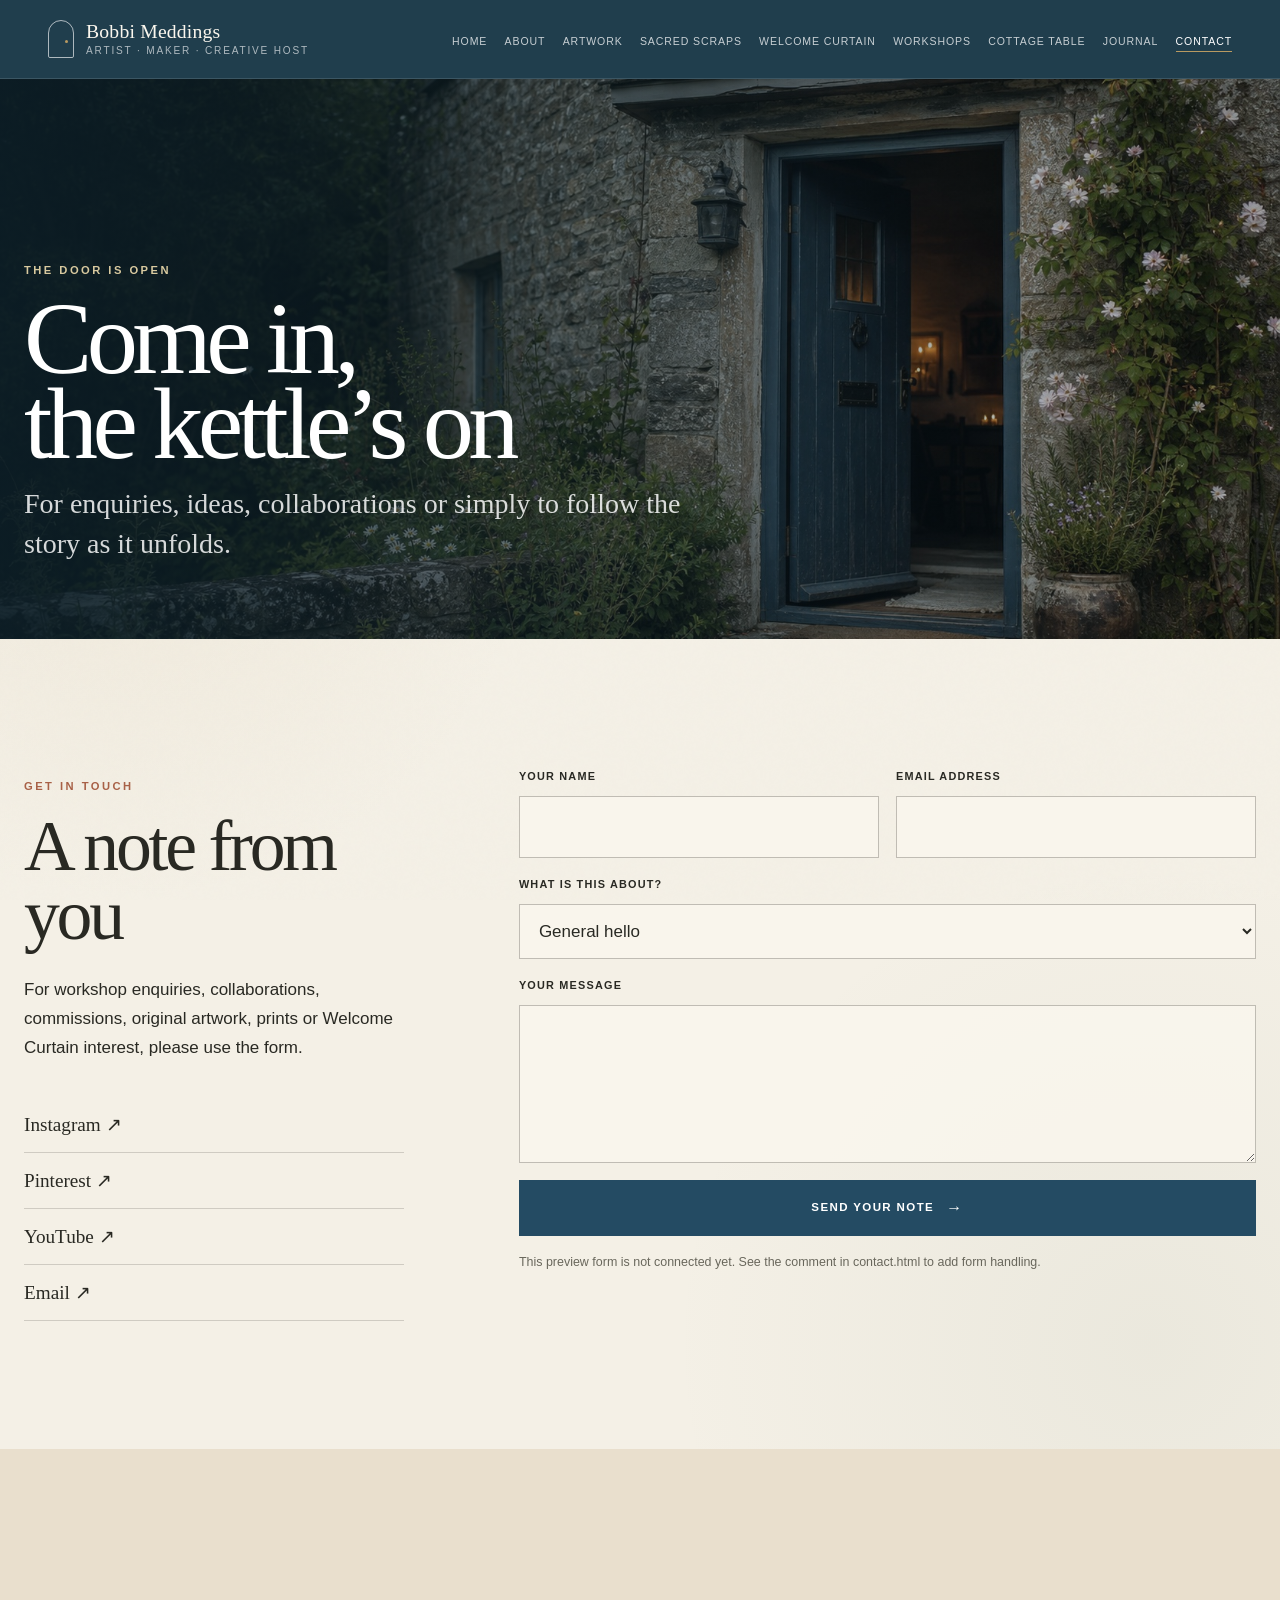
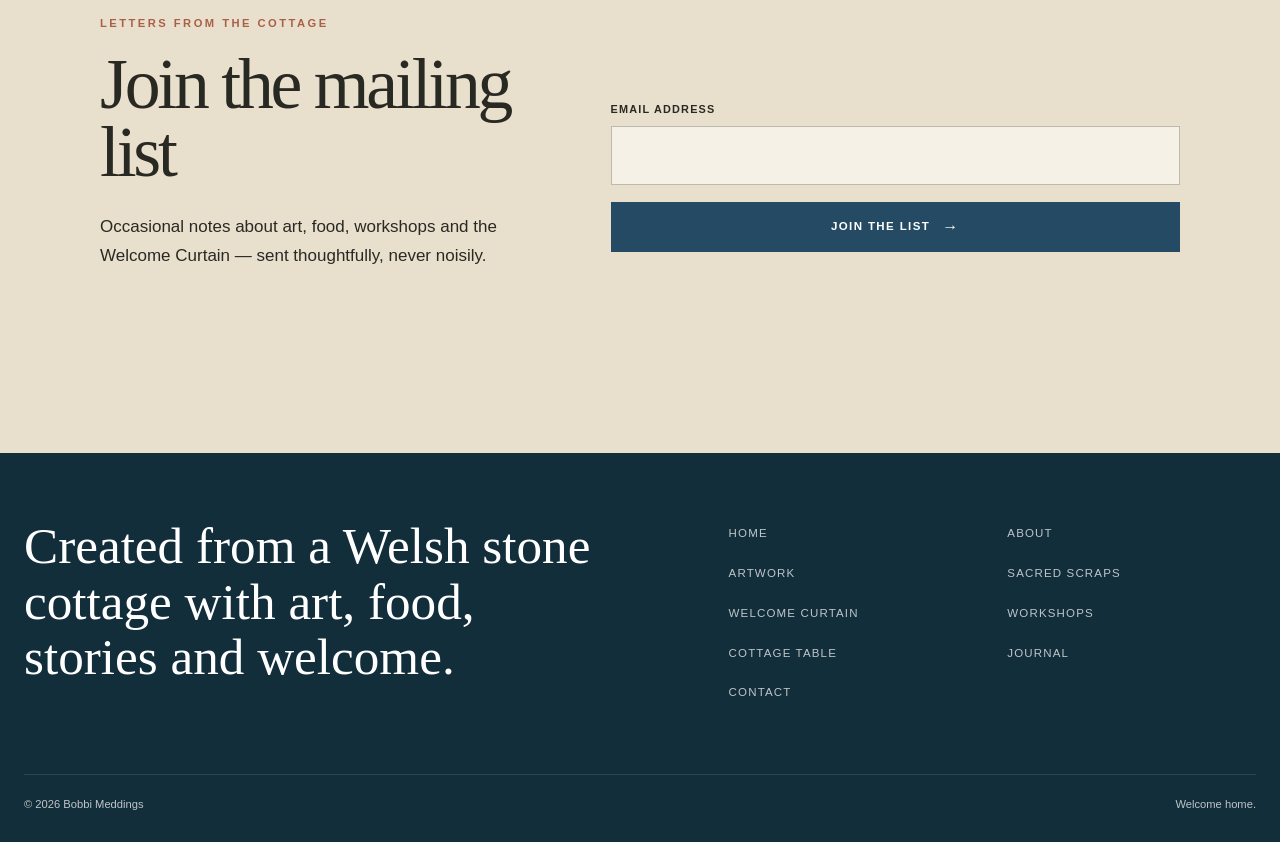
==== contact.html @ 055bf45f "bobbi meddings site: initial publish" ====
<!doctype html>
<html lang="en">
  <head>
    <meta charset="utf-8">
    <meta name="viewport" content="width=device-width, initial-scale=1">
    <title>Contact Bobbi | Bobbi Meddings</title>
    <meta name="description" content="Contact Bobbi Meddings about workshops, collaborations, commissions, the Welcome Curtain or news from the Welsh cottage.">
    <meta property="og:title" content="Come in, the kettle’s on | Bobbi Meddings">
    <meta property="og:description" content="Get in touch with Bobbi about art, workshops and creative collaborations.">
    <meta property="og:type" content="website">
    <meta property="og:image" content="assets/blue-door-welsh-cottage.jpg">
    <link rel="stylesheet" href="styles.css">
    <script src="script.js" defer></script>
  </head>
  <body>
    <a class="skip-link" href="#main">Skip to content</a>
    <header class="site-header"><div class="header-inner">
      <a class="brand" href="index.html" aria-label="Bobbi Meddings home"><span class="brand-mark" aria-hidden="true"></span><span class="brand-copy"><strong>Bobbi Meddings</strong><span>Artist · maker · creative host</span></span></a>
      <button class="menu-toggle" type="button" aria-expanded="false" aria-controls="site-nav" aria-label="Open navigation"><span></span></button>
      <nav class="site-nav" id="site-nav" aria-label="Primary navigation"><a href="index.html">Home</a><a href="about.html">About</a><a href="original-artwork.html">Artwork</a><a href="sacred-scraps.html">Sacred Scraps</a><a href="welcome-curtain.html">Welcome Curtain</a><a href="workshops.html">Workshops</a><a href="cottage-table.html">Cottage Table</a><a href="journal.html">Journal</a><a href="contact.html">Contact</a></nav>
    </div></header>
    <main id="main">
      <section class="page-hero" style="--hero-image: url('assets/blue-door-welsh-cottage.jpg');"><div class="page-hero-inner shell reveal"><p class="eyebrow light">The door is open</p><h1>Come in,<br>the kettle’s on</h1><p class="lead">For enquiries, ideas, collaborations or simply to follow the story as it unfolds.</p></div></section>
      <section class="section shell">
        <div class="contact-layout">
          <aside class="contact-details reveal"><p class="eyebrow">Get in touch</p><h2>A note from you</h2><p>For workshop enquiries, collaborations, commissions, original artwork, prints or Welcome Curtain interest, please use the form.</p>
            <ul>
              <!-- Replace # links with Bobbi's real profiles. -->
              <li><a href="#" aria-label="Bobbi Meddings on Instagram — link placeholder">Instagram ↗</a></li>
              <li><a href="#" aria-label="Bobbi Meddings on Pinterest — link placeholder">Pinterest ↗</a></li>
              <li><a href="#" aria-label="Bobbi Meddings on YouTube — link placeholder">YouTube ↗</a></li>
              <li><a href="mailto:hello@example.com">Email ↗</a></li>
            </ul>
          </aside>
          <!-- Replace data-placeholder-form with a Formspree, Netlify Forms or server endpoint integration. -->
          <form class="form reveal" data-placeholder-form>
            <div class="form-row"><div class="field"><label for="contact-name">Your name</label><input id="contact-name" name="name" type="text" autocomplete="name" required></div><div class="field"><label for="contact-email">Email address</label><input id="contact-email" name="email" type="email" autocomplete="email" required></div></div>
            <div class="field"><label for="contact-subject">What is this about?</label><select id="contact-subject" name="subject"><option>General hello</option><option>Original artwork</option><option>Print enquiry</option><option>Workshop or course</option><option>Welcome Curtain</option><option>Collaboration</option><option>Commission</option></select></div>
            <div class="field"><label for="contact-message">Your message</label><textarea id="contact-message" name="message" required></textarea></div>
            <button class="button" type="submit">Send your note</button>
            <p class="form-note">This preview form is not connected yet. See the comment in contact.html to add form handling.</p><p class="form-status" aria-live="polite"></p>
          </form>
        </div>
      </section>
      <section class="section compact philosophy"><div class="shell newsletter-panel reveal"><div><p class="eyebrow">Letters from the cottage</p><h2>Join the mailing list</h2><p>Occasional notes about art, food, workshops and the Welcome Curtain — sent thoughtfully, never noisily.</p></div>
        <!-- Replace this with your mailing-list service embed form. -->
        <form class="form" data-placeholder-form><div class="field"><label for="mailing-email">Email address</label><input id="mailing-email" name="email" type="email" autocomplete="email" required></div><button class="button" type="submit">Join the list</button><p class="form-status" aria-live="polite"></p></form>
      </div></section>
    </main>
    <footer class="site-footer"><div class="shell footer-main"><p class="footer-title">Created from a Welsh stone cottage with art, food, stories and welcome.</p><nav class="footer-nav" aria-label="Footer navigation"><a href="index.html">Home</a><a href="about.html">About</a><a href="original-artwork.html">Artwork</a><a href="sacred-scraps.html">Sacred Scraps</a><a href="welcome-curtain.html">Welcome Curtain</a><a href="workshops.html">Workshops</a><a href="cottage-table.html">Cottage Table</a><a href="journal.html">Journal</a><a href="contact.html">Contact</a></nav></div><div class="shell footer-bottom"><span>© <span data-year></span> Bobbi Meddings</span><span>Welcome home.</span></div></footer>
  </body>
</html>
---- styles.css ----
:root {
  color-scheme: light;
  --chalk: #f4f0e6;
  --paper: #e9dfcd;
  --paper-light: #fbf7ee;
  --ink: #292923;
  --muted: #69675c;
  --blue: #244b63;
  --blue-dark: #173747;
  --sage: #7d8b74;
  --olive: #5e6548;
  --clay: #a86147;
  --gold: #b99a61;
  --line: rgba(41, 41, 35, 0.18);
  --shadow: 0 24px 70px rgba(48, 43, 33, 0.14);
  --serif: Georgia, "Times New Roman", serif;
  --sans: "Avenir Next", Avenir, "Helvetica Neue", Arial, sans-serif;
  --max: 1240px;
}

* {
  box-sizing: border-box;
}

html {
  scroll-behavior: smooth;
}

body {
  margin: 0;
  background:
    radial-gradient(circle at 10% 20%, rgba(185, 154, 97, 0.08), transparent 26rem),
    radial-gradient(circle at 90% 55%, rgba(125, 139, 116, 0.08), transparent 30rem),
    var(--chalk);
  color: var(--ink);
  font-family: var(--sans);
  font-size: 17px;
  line-height: 1.72;
  -webkit-font-smoothing: antialiased;
}

body::before {
  position: fixed;
  inset: 0;
  z-index: -1;
  background-image: url("data:image/svg+xml,%3Csvg viewBox='0 0 180 180' xmlns='http://www.w3.org/2000/svg'%3E%3Cfilter id='n'%3E%3CfeTurbulence type='fractalNoise' baseFrequency='.75' numOctaves='3' stitchTiles='stitch'/%3E%3C/filter%3E%3Crect width='100%25' height='100%25' filter='url(%23n)' opacity='.11'/%3E%3C/svg%3E");
  content: "";
  opacity: 0.14;
  pointer-events: none;
}

body.menu-open {
  overflow: hidden;
}

img {
  display: block;
  max-width: 100%;
}

a {
  color: inherit;
  text-decoration: none;
}

button,
input,
textarea,
select {
  font: inherit;
}

button,
a {
  -webkit-tap-highlight-color: transparent;
}

:focus-visible {
  outline: 3px solid var(--gold);
  outline-offset: 4px;
}

.skip-link {
  position: fixed;
  left: 1rem;
  top: -5rem;
  z-index: 100;
  background: var(--paper-light);
  color: var(--ink);
  padding: 0.7rem 1rem;
  transition: top 160ms ease;
}

.skip-link:focus {
  top: 1rem;
}

.site-header {
  position: sticky;
  top: 0;
  z-index: 50;
  border-bottom: 1px solid rgba(255, 255, 255, 0.12);
  background: rgba(23, 55, 71, 0.96);
  color: var(--paper-light);
  backdrop-filter: blur(14px);
}

.header-inner {
  display: flex;
  min-height: 78px;
  max-width: var(--max);
  margin: 0 auto;
  padding: 0 28px;
  align-items: center;
  justify-content: space-between;
  gap: 28px;
}

.brand {
  display: flex;
  align-items: center;
  gap: 12px;
  white-space: nowrap;
}

.brand-mark {
  position: relative;
  width: 26px;
  height: 38px;
  border: 1px solid rgba(255, 255, 255, 0.64);
  border-radius: 14px 14px 2px 2px;
}

.brand-mark::after {
  position: absolute;
  right: 5px;
  top: 19px;
  width: 3px;
  height: 3px;
  border-radius: 50%;
  background: var(--gold);
  content: "";
}

.brand-copy {
  display: grid;
  line-height: 1.05;
}

.brand-copy strong {
  font-family: var(--serif);
  font-size: 1.23rem;
  font-weight: 400;
  letter-spacing: 0.01em;
}

.brand-copy span {
  margin-top: 4px;
  color: rgba(255, 255, 255, 0.64);
  font-size: 0.63rem;
  letter-spacing: 0.18em;
  text-transform: uppercase;
}

.site-nav {
  display: flex;
  align-items: center;
  gap: clamp(10px, 1.35vw, 20px);
}

.site-nav a {
  position: relative;
  padding: 26px 0 22px;
  color: rgba(255, 255, 255, 0.75);
  font-size: 0.66rem;
  letter-spacing: 0.085em;
  line-height: 1.2;
  text-transform: uppercase;
}

.site-nav a::after {
  position: absolute;
  right: 0;
  bottom: 17px;
  left: 0;
  height: 1px;
  background: var(--gold);
  content: "";
  transform: scaleX(0);
  transition: transform 180ms ease;
}

.site-nav a:hover,
.site-nav a[aria-current="page"] {
  color: #fff;
}

.site-nav a:hover::after,
.site-nav a[aria-current="page"]::after {
  transform: scaleX(1);
}

.menu-toggle {
  display: none;
  width: 46px;
  height: 46px;
  border: 1px solid rgba(255, 255, 255, 0.35);
  background: transparent;
  color: white;
  cursor: pointer;
}

.menu-toggle span,
.menu-toggle::before,
.menu-toggle::after {
  display: block;
  width: 20px;
  height: 1px;
  margin: 5px auto;
  background: currentColor;
  content: "";
  transition: transform 180ms ease, opacity 180ms ease;
}

.menu-open .menu-toggle span {
  opacity: 0;
}

.menu-open .menu-toggle::before {
  transform: translateY(6px) rotate(45deg);
}

.menu-open .menu-toggle::after {
  transform: translateY(-6px) rotate(-45deg);
}

.shell {
  width: min(calc(100% - 48px), var(--max));
  margin-inline: auto;
}

.section {
  padding-block: clamp(74px, 10vw, 142px);
}

.section.compact {
  padding-block: clamp(58px, 7vw, 96px);
}

.eyebrow {
  margin: 0 0 16px;
  color: var(--clay);
  font-size: 0.7rem;
  font-weight: 600;
  letter-spacing: 0.22em;
  text-transform: uppercase;
}

.eyebrow.light {
  color: #d8c99f;
}

h1,
h2,
h3,
.display,
blockquote {
  font-family: var(--serif);
  font-weight: 400;
}

h1,
h2,
h3,
p {
  margin-top: 0;
}

h1 {
  margin-bottom: 24px;
  font-size: clamp(4.2rem, 10.5vw, 9rem);
  letter-spacing: -0.055em;
  line-height: 0.83;
}

h2 {
  margin-bottom: 25px;
  font-size: clamp(2.55rem, 5.6vw, 5.2rem);
  letter-spacing: -0.045em;
  line-height: 0.96;
}

h3 {
  margin-bottom: 12px;
  font-size: clamp(1.55rem, 2.4vw, 2.25rem);
  line-height: 1.04;
}

.lead {
  max-width: 760px;
  color: #49483f;
  font-family: var(--serif);
  font-size: clamp(1.3rem, 2.25vw, 1.75rem);
  line-height: 1.45;
}

.prose {
  max-width: 760px;
}

.prose p:last-child {
  margin-bottom: 0;
}

.button-row {
  display: flex;
  flex-wrap: wrap;
  gap: 13px;
  margin-top: 34px;
}

.button {
  display: inline-flex;
  min-height: 50px;
  padding: 13px 21px;
  border: 1px solid var(--blue);
  align-items: center;
  justify-content: center;
  gap: 12px;
  background: var(--blue);
  color: #fff;
  font-size: 0.72rem;
  font-weight: 600;
  letter-spacing: 0.12em;
  line-height: 1.2;
  text-transform: uppercase;
  transition: background 180ms ease, color 180ms ease, transform 180ms ease;
}

.button::after {
  content: "→";
  font-size: 1rem;
  font-weight: 400;
  transition: transform 180ms ease;
}

.button:hover {
  background: var(--blue-dark);
  transform: translateY(-2px);
}

.button:hover::after {
  transform: translateX(3px);
}

.button.secondary {
  border-color: rgba(255, 255, 255, 0.62);
  background: transparent;
}

.button.secondary:hover {
  background: rgba(255, 255, 255, 0.1);
}

.button.paper {
  border-color: var(--line);
  background: var(--paper-light);
  color: var(--ink);
}

.home-hero {
  position: relative;
  min-height: calc(100svh - 78px);
  overflow: hidden;
  background: var(--blue-dark);
  color: #fff;
  isolation: isolate;
}

.home-hero::before {
  position: absolute;
  inset: 0;
  z-index: -2;
  background: url("assets/blue-door-welsh-cottage.jpg") center / cover no-repeat;
  content: "";
}

.home-hero::after {
  position: absolute;
  inset: 0;
  z-index: -1;
  background:
    linear-gradient(90deg, rgba(11, 27, 34, 0.83) 0%, rgba(11, 27, 34, 0.59) 42%, rgba(11, 27, 34, 0.08) 76%),
    linear-gradient(0deg, rgba(11, 27, 34, 0.4), transparent 45%);
  content: "";
}

.hero-inner {
  display: flex;
  min-height: calc(100svh - 78px);
  padding-block: 70px;
  align-items: center;
}

.hero-copy {
  max-width: 690px;
}

.hero-copy .lead {
  max-width: 610px;
  margin-bottom: 14px;
  color: rgba(255, 255, 255, 0.91);
  font-size: clamp(1.35rem, 2.4vw, 2rem);
}

.hero-support {
  max-width: 585px;
  color: rgba(255, 255, 255, 0.72);
  font-size: 1.02rem;
}

.scroll-note {
  position: absolute;
  right: 32px;
  bottom: 30px;
  display: flex;
  align-items: center;
  gap: 12px;
  color: rgba(255, 255, 255, 0.65);
  font-size: 0.65rem;
  letter-spacing: 0.16em;
  text-transform: uppercase;
  writing-mode: vertical-rl;
}

.scroll-note::after {
  width: 1px;
  height: 55px;
  background: rgba(255, 255, 255, 0.42);
  content: "";
}

.intro-grid {
  display: grid;
  grid-template-columns: minmax(0, 0.82fr) minmax(0, 1.18fr);
  gap: clamp(45px, 9vw, 130px);
  align-items: start;
}

.intro-grid .lead {
  margin-top: 5px;
}

.feature-grid {
  display: grid;
  grid-template-columns: repeat(3, 1fr);
  gap: 18px;
  margin-top: clamp(55px, 8vw, 100px);
}

.feature-card {
  position: relative;
  min-height: 460px;
  overflow: hidden;
  background: var(--ink);
  color: #fff;
  box-shadow: var(--shadow);
}

.feature-card img {
  width: 100%;
  height: 100%;
  object-fit: cover;
  opacity: 0.72;
  transition: transform 700ms cubic-bezier(0.2, 0.75, 0.25, 1), opacity 300ms ease;
}

.feature-card::after {
  position: absolute;
  inset: 0;
  background: linear-gradient(0deg, rgba(18, 25, 24, 0.92), transparent 67%);
  content: "";
}

.feature-card-copy {
  position: absolute;
  right: 0;
  bottom: 0;
  left: 0;
  z-index: 2;
  padding: 30px;
}

.feature-card-copy p {
  margin-bottom: 22px;
  color: rgba(255, 255, 255, 0.74);
  font-size: 0.92rem;
  line-height: 1.55;
}

.text-link {
  display: inline-flex;
  align-items: center;
  gap: 10px;
  border-bottom: 1px solid currentColor;
  font-size: 0.69rem;
  font-weight: 600;
  letter-spacing: 0.14em;
  text-transform: uppercase;
}

.text-link::after {
  content: "↗";
}

.feature-card:hover img {
  opacity: 0.84;
  transform: scale(1.035);
}

.philosophy {
  background: var(--paper);
}

.split {
  display: grid;
  grid-template-columns: repeat(2, minmax(0, 1fr));
  gap: clamp(40px, 8vw, 112px);
  align-items: center;
}

.split.reverse .split-media {
  order: -1;
}

.split-media {
  position: relative;
}

.split-media::before {
  position: absolute;
  top: -18px;
  right: -18px;
  bottom: 18px;
  left: 18px;
  z-index: -1;
  border: 1px solid rgba(94, 101, 72, 0.38);
  content: "";
}

.split-media img {
  width: 100%;
  min-height: 530px;
  object-fit: cover;
  box-shadow: var(--shadow);
}

.definition {
  margin: 30px 0 0;
  padding: 24px 0 0;
  border-top: 1px solid var(--line);
}

.definition dt {
  margin-bottom: 4px;
  color: var(--blue);
  font-family: var(--serif);
  font-size: 1.35rem;
}

.definition dd {
  margin: 0 0 19px;
  color: var(--muted);
  font-size: 0.9rem;
}

.deep-cta {
  position: relative;
  overflow: hidden;
  background: var(--blue-dark);
  color: #fff;
}

.deep-cta::before {
  position: absolute;
  top: -100px;
  right: -20px;
  width: min(42vw, 560px);
  height: 150%;
  border: 1px solid rgba(255, 255, 255, 0.12);
  border-radius: 50%;
  content: "";
  transform: rotate(-16deg);
}

.cta-inner {
  position: relative;
  max-width: 830px;
  padding-block: clamp(78px, 10vw, 138px);
}

.cta-inner p {
  max-width: 650px;
  color: rgba(255, 255, 255, 0.74);
}

.page-hero {
  position: relative;
  min-height: 560px;
  display: flex;
  background: var(--blue-dark);
  color: #fff;
  align-items: end;
  isolation: isolate;
}

.page-hero::before {
  position: absolute;
  inset: 0;
  z-index: -2;
  background: var(--hero-image, url("assets/welsh-stone-cottage-porch.jpg")) center / cover no-repeat;
  content: "";
}

.page-hero.cottage-bloom-hero::before {
  background-position: center 58%;
}

.page-hero::after {
  position: absolute;
  inset: 0;
  z-index: -1;
  background: linear-gradient(90deg, rgba(12, 30, 39, 0.91), rgba(12, 30, 39, 0.47) 56%, rgba(12, 30, 39, 0.14));
  content: "";
}

.page-hero-inner {
  padding-block: 92px 74px;
}

.page-hero h1 {
  max-width: 900px;
  margin-bottom: 18px;
  font-size: clamp(3.7rem, 8vw, 7.8rem);
}

.page-hero .lead {
  max-width: 680px;
  margin: 0;
  color: rgba(255, 255, 255, 0.83);
}

.story-grid {
  display: grid;
  grid-template-columns: minmax(0, 1.05fr) minmax(280px, 0.65fr);
  gap: clamp(45px, 9vw, 130px);
  align-items: start;
}

.portrait-frame {
  position: sticky;
  top: 110px;
}

.portrait-frame img {
  width: 100%;
  max-height: 680px;
  object-fit: cover;
  object-position: center top;
  filter: saturate(0.85);
}

.caption {
  margin-top: 10px;
  color: var(--muted);
  font-size: 0.66rem;
  letter-spacing: 0.12em;
  text-transform: uppercase;
}

.quote-block {
  margin: clamp(55px, 8vw, 95px) 0;
  padding: clamp(38px, 6vw, 70px);
  border-left: 6px solid var(--clay);
  background: var(--paper-light);
  box-shadow: 0 18px 50px rgba(48, 43, 33, 0.08);
}

.quote-block blockquote {
  margin: 0;
  font-size: clamp(2.1rem, 4.8vw, 4.5rem);
  letter-spacing: -0.035em;
  line-height: 1.04;
}

.quote-block cite {
  display: block;
  margin-top: 22px;
  color: var(--muted);
  font-size: 0.7rem;
  font-style: normal;
  letter-spacing: 0.14em;
  text-transform: uppercase;
}

.principle-grid,
.collection-grid,
.course-grid,
.journal-grid {
  display: grid;
  grid-template-columns: repeat(3, 1fr);
  gap: 18px;
  margin-top: 48px;
}

.principle-card,
.collection-card,
.course-card {
  padding: clamp(27px, 3.5vw, 42px);
  border: 1px solid var(--line);
  background: rgba(251, 247, 238, 0.67);
}

.principle-card .number,
.collection-card .number {
  display: block;
  margin-bottom: 52px;
  color: var(--clay);
  font-family: var(--serif);
  font-size: 0.95rem;
}

.principle-card p,
.collection-card p,
.course-card p {
  margin-bottom: 0;
  color: var(--muted);
  font-size: 0.94rem;
}

.featured-story {
  display: grid;
  grid-template-columns: minmax(0, 0.95fr) minmax(0, 1.05fr);
  background: var(--blue-dark);
  color: #fff;
}

.featured-story img {
  width: 100%;
  height: 100%;
  min-height: 560px;
  object-fit: cover;
}

.featured-story-copy {
  display: flex;
  padding: clamp(42px, 7vw, 90px);
  flex-direction: column;
  justify-content: center;
}

.featured-story-copy p {
  color: rgba(255, 255, 255, 0.73);
}

.featured-story-copy .piece-signature {
  margin: 8px 0 22px;
  color: #d8c99f;
  font-family: var(--serif);
  font-size: clamp(1.45rem, 2.4vw, 2.1rem);
  line-height: 1.2;
}

.development-note {
  display: inline-flex;
  margin-bottom: 28px;
  padding: 9px 13px;
  border: 1px solid rgba(36, 75, 99, 0.28);
  align-items: center;
  gap: 8px;
  color: var(--blue);
  font-size: 0.67rem;
  font-weight: 600;
  letter-spacing: 0.12em;
  text-transform: uppercase;
}

.development-note::before {
  width: 7px;
  height: 7px;
  border-radius: 50%;
  background: var(--clay);
  content: "";
}

.collection-grid {
  grid-template-columns: repeat(2, 1fr);
}

.collection-card {
  min-height: 285px;
}

.collection-card .number {
  margin-bottom: 36px;
}

.curtain-materials-feature {
  padding-top: 0;
}

.curtain-materials-feature .split-media img {
  min-height: 430px;
  object-position: center;
}

.found-object-feature {
  padding-top: 0;
}

.found-object-feature .split-media img {
  min-height: 480px;
  object-position: center;
}

.found-object-feature .caption {
  max-width: 560px;
}

.sacred-miniatures {
  padding-top: 0;
}

.sacred-miniature-grid {
  display: grid;
  grid-template-columns: repeat(6, minmax(0, 1fr));
  gap: 18px;
  margin-top: clamp(34px, 5vw, 58px);
}

.sacred-miniature-card {
  grid-column: span 2;
  margin: 0;
  overflow: hidden;
  border: 1px solid var(--line);
  background: rgba(251, 247, 238, 0.72);
}

.sacred-miniature-card:nth-child(4),
.sacred-miniature-card:nth-child(5) {
  grid-column: span 3;
}

.sacred-miniature-card img {
  width: 100%;
  aspect-ratio: 3 / 4;
  object-fit: cover;
}

.sacred-miniature-card figcaption {
  padding: 18px 20px 21px;
}

.sacred-miniature-card h3 {
  margin-bottom: 8px;
  font-size: clamp(1.25rem, 2vw, 1.72rem);
}

.sacred-miniature-card p {
  margin: 0;
  color: var(--muted);
  font-size: 0.9rem;
  line-height: 1.52;
}

.newsletter-panel {
  display: grid;
  grid-template-columns: minmax(0, 0.85fr) minmax(0, 1.15fr);
  gap: clamp(35px, 7vw, 90px);
  padding: clamp(38px, 6vw, 76px);
  background: var(--paper);
  align-items: end;
}

.form {
  display: grid;
  gap: 17px;
}

.form-row {
  display: grid;
  grid-template-columns: repeat(2, minmax(0, 1fr));
  gap: 17px;
}

.field {
  display: grid;
  gap: 7px;
}

.field label {
  font-size: 0.68rem;
  font-weight: 600;
  letter-spacing: 0.11em;
  text-transform: uppercase;
}

.field input,
.field textarea,
.field select {
  width: 100%;
  border: 1px solid rgba(41, 41, 35, 0.28);
  border-radius: 0;
  background: rgba(251, 247, 238, 0.8);
  color: var(--ink);
  padding: 14px 15px;
}

.field textarea {
  min-height: 155px;
  resize: vertical;
}

.field input:focus,
.field textarea:focus,
.field select:focus {
  border-color: var(--blue);
  outline: 2px solid rgba(36, 75, 99, 0.2);
  outline-offset: 1px;
}

.form-note,
.form-status {
  margin: 0;
  color: var(--muted);
  font-size: 0.78rem;
  line-height: 1.5;
}

.form-status {
  min-height: 1.5em;
  color: var(--blue);
  font-weight: 600;
}

.check-list {
  display: grid;
  grid-template-columns: repeat(2, 1fr);
  gap: 13px 26px;
  margin: 35px 0 0;
  padding: 0;
  list-style: none;
}

.check-list li {
  position: relative;
  padding-left: 24px;
}

.check-list li::before {
  position: absolute;
  left: 0;
  color: var(--clay);
  content: "✦";
}

.course-grid {
  grid-template-columns: repeat(2, 1fr);
}

.course-card.featured {
  border: 0;
  background: var(--blue-dark);
  color: #fff;
}

.course-card.featured p {
  color: rgba(255, 255, 255, 0.7);
}

.pantry-section {
  padding-top: 0;
  scroll-margin-top: 105px;
}

.pantry-intro {
  display: grid;
  grid-template-columns: minmax(0, 0.88fr) minmax(300px, 0.62fr);
  gap: clamp(35px, 7vw, 86px);
  align-items: end;
}

.pantry-photo {
  margin: 0;
}

.pantry-photo img {
  width: 100%;
  aspect-ratio: 4 / 3;
  object-fit: cover;
  box-shadow: var(--shadow);
}

.pantry-guide {
  display: grid;
  grid-template-columns: minmax(260px, 0.42fr) minmax(0, 1fr);
  gap: clamp(26px, 5vw, 58px);
  margin-top: clamp(42px, 7vw, 78px);
  align-items: start;
}

.pantry-note {
  padding: clamp(30px, 4vw, 46px);
  background: var(--blue-dark);
  color: #fff;
}

.pantry-note .number {
  display: block;
  margin-bottom: 48px;
  color: #d8c99f;
  font-family: var(--serif);
}

.pantry-note p,
.pantry-note li {
  color: rgba(255, 255, 255, 0.74);
}

.pantry-grid {
  display: grid;
  grid-template-columns: repeat(2, minmax(0, 1fr));
  gap: 18px;
}

.pantry-card,
.formula-card {
  padding: clamp(25px, 3.2vw, 38px);
  border: 1px solid var(--line);
  background: rgba(251, 247, 238, 0.72);
}

.pantry-card h3,
.formula-card h3 {
  margin-bottom: 10px;
  font-size: clamp(1.35rem, 2vw, 1.85rem);
  letter-spacing: 0;
}

.pantry-card p,
.formula-card p {
  margin-bottom: 0;
  color: var(--muted);
  font-size: 0.94rem;
  line-height: 1.58;
}

.pantry-list {
  display: grid;
  gap: 8px;
  margin: 18px 0 0;
  padding: 0;
  list-style: none;
}

.pantry-list li {
  position: relative;
  padding-left: 18px;
  color: var(--muted);
  font-size: 0.91rem;
  line-height: 1.48;
}

.pantry-list li::before {
  position: absolute;
  top: 0.68em;
  left: 0;
  width: 6px;
  height: 6px;
  background: var(--clay);
  content: "";
  transform: rotate(45deg);
}

.pantry-list-light li::before {
  background: #d8c99f;
}

.pantry-formulas {
  display: grid;
  grid-template-columns: repeat(3, minmax(0, 1fr));
  gap: 18px;
  margin-top: 18px;
}

.formula-card {
  background: var(--paper);
}

.formula-card span {
  display: block;
  margin-bottom: 34px;
  color: var(--clay);
  font-family: var(--serif);
  font-size: 0.95rem;
}

.sketchbook-section {
  padding-top: 0;
  scroll-margin-top: 105px;
}

.sketchbook-layout {
  display: grid;
  grid-template-columns: minmax(240px, 0.36fr) minmax(0, 1fr);
  gap: clamp(28px, 5vw, 68px);
  padding-top: clamp(28px, 4vw, 44px);
  border-top: 1px solid var(--line);
  align-items: start;
}

.sketchbook-copy p:last-child {
  margin-bottom: 0;
  color: var(--muted);
}

.sketchbook-gallery {
  display: grid;
  grid-template-columns: repeat(2, minmax(0, 1fr));
  gap: 18px;
}

.sketchbook-card {
  margin: 0;
  overflow: hidden;
  border: 1px solid var(--line);
  background: rgba(251, 247, 238, 0.72);
}

.sketchbook-card img {
  width: 100%;
  aspect-ratio: 4 / 3;
  object-fit: cover;
}

.sketchbook-card figcaption {
  padding: 20px;
}

.sketchbook-card h3 {
  margin-bottom: 8px;
  font-size: clamp(1.25rem, 1.8vw, 1.7rem);
}

.sketchbook-card p {
  margin-bottom: 0;
  color: var(--muted);
  font-size: 0.9rem;
  line-height: 1.55;
}

.recipe-section {
  padding-top: 0;
  scroll-margin-top: 105px;
}

.recipe-category-nav {
  display: flex;
  flex-wrap: wrap;
  gap: 10px;
  margin-top: 30px;
}

.recipe-category-nav a {
  display: inline-flex;
  min-height: 42px;
  padding: 9px 15px;
  border: 1px solid var(--line);
  align-items: center;
  gap: 9px;
  background: rgba(251, 247, 238, 0.58);
  color: var(--blue);
  font-size: 0.67rem;
  font-weight: 600;
  letter-spacing: 0.13em;
  line-height: 1.2;
  text-transform: uppercase;
  transition: border-color 160ms ease, background 160ms ease, color 160ms ease;
}

.recipe-category-nav a:hover {
  border-color: rgba(168, 97, 71, 0.44);
  background: var(--paper-light);
  color: var(--clay);
}

.recipe-count {
  display: inline-grid;
  min-width: 1.6rem;
  min-height: 1.6rem;
  padding-inline: 0.35rem;
  border-radius: 999px;
  place-items: center;
  background: rgba(36, 75, 99, 0.12);
  color: var(--blue-dark);
  font-size: 0.63rem;
  letter-spacing: 0;
  line-height: 1;
}

.recipe-board {
  display: grid;
  gap: clamp(32px, 5vw, 58px);
  margin-top: clamp(46px, 7vw, 82px);
}

.recipe-category {
  display: grid;
  grid-template-columns: minmax(220px, 0.38fr) minmax(0, 1fr);
  gap: clamp(28px, 5vw, 68px);
  padding-top: clamp(28px, 4vw, 44px);
  border-top: 1px solid var(--line);
  align-items: start;
  scroll-margin-top: 105px;
}

.recipe-category.is-empty {
  grid-template-columns: minmax(0, 760px);
}

.recipe-category.is-empty .recipe-card-grid {
  display: none;
}

.recipe-category-copy {
  display: grid;
  gap: 10px;
}

.recipe-category-copy .eyebrow {
  margin: 0;
}

.recipe-category-copy p:last-child {
  margin-bottom: 0;
  color: var(--muted);
  font-size: 0.95rem;
}

.recipe-number {
  color: var(--clay);
  font-family: var(--serif);
  font-size: 1rem;
}

.recipe-card-grid {
  display: grid;
  grid-template-columns: repeat(2, minmax(0, 1fr));
  gap: 18px;
}

.recipe-card {
  display: grid;
  overflow: hidden;
  border: 1px solid var(--line);
  background: rgba(251, 247, 238, 0.72);
  scroll-margin-top: 105px;
}

.recipe-card img {
  width: 100%;
  aspect-ratio: 4 / 3;
  object-fit: cover;
}

.recipe-card.portrait img {
  aspect-ratio: 3 / 4;
}

.recipe-card.wide img {
  aspect-ratio: 21 / 9;
}

.recipe-card-gallery {
  display: grid;
  grid-template-columns: repeat(2, minmax(0, 1fr));
  gap: 4px;
  background: var(--paper);
}

.recipe-card-gallery img {
  width: 100%;
  height: 100%;
  aspect-ratio: 4 / 3;
  object-fit: cover;
}

.recipe-card-gallery img:first-child {
  grid-column: 1 / -1;
  aspect-ratio: 16 / 10;
}

.recipe-card-gallery.two-up img:first-child {
  grid-column: auto;
  aspect-ratio: 4 / 3;
}

.recipe-card.uncropped img {
  aspect-ratio: auto;
  object-fit: contain;
  background: #fff;
}

.recipe-card-copy {
  display: grid;
  gap: 8px;
  padding: 20px;
}

.recipe-card-copy h4 {
  margin: 0;
}

.recipe-card-copy p {
  margin: 0;
  color: var(--muted);
  font-size: 0.9rem;
}

.recipe-card-flags {
  display: flex;
  flex-wrap: wrap;
  gap: 8px;
  align-items: center;
}

.recipe-tag {
  color: var(--clay);
  font-size: 0.64rem;
  font-weight: 600;
  letter-spacing: 0.13em;
  line-height: 1.2;
  text-transform: uppercase;
}

.recipe-latest {
  display: inline-flex;
  min-height: 1.55rem;
  padding: 0.28rem 0.52rem;
  border: 1px solid rgba(36, 75, 99, 0.2);
  align-items: center;
  background: rgba(36, 75, 99, 0.08);
  color: var(--blue-dark);
  font-size: 0.61rem;
  font-weight: 600;
  letter-spacing: 0.12em;
  line-height: 1;
  text-transform: uppercase;
}

.table-quote {
  padding-block: clamp(80px, 12vw, 160px);
  background: url("assets/cottage-table-vegan-food.jpg") center / cover no-repeat;
  color: #fff;
  text-align: center;
  isolation: isolate;
  position: relative;
}

.table-quote::before {
  position: absolute;
  inset: 0;
  z-index: -1;
  background: rgba(19, 35, 37, 0.64);
  content: "";
}

.table-quote blockquote {
  margin: 0;
  font-size: clamp(3rem, 8vw, 7rem);
  letter-spacing: -0.045em;
  line-height: 1;
}

.journal-grid {
  gap: 35px 20px;
}

.restore-section {
  padding-bottom: 0;
  scroll-margin-top: 105px;
}

.restore-layout {
  display: grid;
  grid-template-columns: minmax(0, 0.82fr) minmax(320px, 0.74fr);
  gap: clamp(34px, 6vw, 78px);
  align-items: start;
}

.restore-copy .lead {
  margin-bottom: 22px;
}

.restore-copy p:last-child {
  margin-bottom: 0;
}

.restore-photo-stack {
  display: grid;
  grid-template-columns: repeat(2, minmax(0, 1fr));
  gap: 14px;
}

.restore-photo {
  margin: 0;
  overflow: hidden;
  border: 1px solid var(--line);
  background: rgba(251, 247, 238, 0.72);
}

.restore-photo:first-child {
  grid-column: 1 / -1;
}

.restore-photo img {
  width: 100%;
  aspect-ratio: 4 / 3;
  object-fit: cover;
}

.restore-photo:first-child img {
  aspect-ratio: 16 / 9;
}

.restore-photo figcaption {
  padding: 14px 16px 16px;
  color: var(--muted);
  font-size: 0.78rem;
  line-height: 1.45;
}

.restore-principles {
  display: grid;
  grid-template-columns: repeat(3, minmax(0, 1fr));
  gap: 18px;
  margin-top: clamp(34px, 5vw, 62px);
}

.restore-principle {
  padding: clamp(25px, 3.2vw, 38px);
  border: 1px solid var(--line);
  background: rgba(251, 247, 238, 0.72);
}

.restore-principle span {
  display: block;
  margin-bottom: 36px;
  color: var(--clay);
  font-family: var(--serif);
}

.restore-principle p {
  margin-bottom: 0;
  color: var(--muted);
  font-size: 0.94rem;
}

.restore-project {
  margin-top: clamp(42px, 7vw, 76px);
  padding-top: clamp(28px, 4vw, 44px);
  border-top: 1px solid var(--line);
}

.restore-project-copy {
  max-width: 840px;
}

.restore-project-copy h3 {
  max-width: 760px;
  margin-bottom: 18px;
  font-size: clamp(2rem, 4vw, 3.5rem);
}

.restore-project-copy p:last-child {
  margin-bottom: 0;
}

.restore-gallery {
  display: grid;
  grid-template-columns: repeat(3, minmax(0, 1fr));
  gap: 18px;
  margin-top: clamp(30px, 5vw, 54px);
}

.restore-gallery-card {
  margin: 0;
  overflow: hidden;
  border: 1px solid var(--line);
  background: rgba(251, 247, 238, 0.72);
}

.restore-gallery-card.wide {
  grid-column: span 2;
}

.restore-gallery-card img {
  width: 100%;
  aspect-ratio: 4 / 3;
  object-fit: cover;
}

.restore-gallery-card.wide img {
  aspect-ratio: 16 / 10;
}

.restore-gallery-card figcaption {
  padding: 16px 18px 18px;
}

.restore-gallery-card h4 {
  margin-bottom: 6px;
  font-size: clamp(1.08rem, 1.7vw, 1.45rem);
}

.restore-gallery-card p {
  margin: 0;
  color: var(--muted);
  font-size: 0.86rem;
  line-height: 1.5;
}

.studio-materials-feature {
  padding-top: 0;
}

.studio-materials-feature .split-media img {
  min-height: 430px;
  object-position: center;
}

.artwork-section {
  padding-top: 0;
}

.section-heading {
  max-width: 760px;
}

.section-heading p:last-child {
  color: var(--muted);
}

.artwork-grid {
  display: grid;
  grid-template-columns: repeat(3, minmax(0, 1fr));
  gap: clamp(28px, 4vw, 54px);
  margin-top: clamp(48px, 7vw, 86px);
  align-items: start;
}

.artwork-card {
  display: grid;
  gap: 18px;
}

.artwork-frame {
  display: grid;
  min-height: 390px;
  padding: clamp(12px, 2vw, 18px);
  border: 1px solid var(--line);
  background: linear-gradient(135deg, rgba(244, 235, 217, 0.9), rgba(232, 221, 199, 0.64));
  box-shadow: var(--shadow);
  place-items: center;
}

.artwork-frame img {
  width: 100%;
  max-height: 560px;
  object-fit: contain;
}

.artwork-meta {
  display: grid;
  gap: 10px;
}

.artwork-meta p {
  margin: 0;
  color: var(--muted);
  font-size: 0.92rem;
}

.artwork-details {
  display: grid;
  gap: 7px;
  margin: 4px 0 0;
  padding: 0;
  color: var(--muted);
  font-size: 0.88rem;
  list-style: none;
}

.artwork-details strong {
  color: var(--ink);
  font-weight: 600;
}

.artwork-actions {
  display: flex;
  flex-wrap: wrap;
  gap: 12px 18px;
  margin-top: 8px;
}

.artwork-meta .status {
  color: var(--clay);
  font-size: 0.68rem;
  font-weight: 600;
  letter-spacing: 0.13em;
  text-transform: uppercase;
}

.print-panel {
  align-items: center;
}

.journal-card {
  display: flex;
  flex-direction: column;
}

.journal-card-image {
  position: relative;
  overflow: hidden;
  aspect-ratio: 4 / 3;
  margin-bottom: 22px;
  background: var(--paper);
}

.journal-card img {
  width: 100%;
  height: 100%;
  object-fit: cover;
  transition: transform 500ms ease;
}

.journal-card-image.focus-lower img {
  object-position: center 78%;
}

.journal-card:hover img {
  transform: scale(1.035);
}

.journal-card .meta {
  margin-bottom: 10px;
  color: var(--clay);
  font-size: 0.65rem;
  font-weight: 600;
  letter-spacing: 0.14em;
  text-transform: uppercase;
}

.journal-card p {
  color: var(--muted);
  font-size: 0.92rem;
}

.journal-card .text-link {
  margin-top: auto;
  align-self: flex-start;
}

.journal-photo-grid {
  display: grid;
  grid-template-columns: repeat(3, 1fr);
  gap: 18px;
  margin-top: 48px;
  align-items: start;
}

.journal-photo {
  margin: 0;
}

.journal-photo img {
  width: 100%;
  aspect-ratio: 4 / 5;
  object-fit: cover;
  box-shadow: var(--shadow);
}

.journal-photo.wide {
  grid-column: span 2;
}

.journal-photo.wide img {
  aspect-ratio: 16 / 10;
}

.contact-layout {
  display: grid;
  grid-template-columns: minmax(250px, 0.68fr) minmax(0, 1.32fr);
  gap: clamp(45px, 9vw, 120px);
}

.contact-details {
  padding-top: 10px;
}

.contact-details ul {
  margin: 34px 0 0;
  padding: 0;
  list-style: none;
}

.contact-details li {
  padding: 11px 0;
  border-bottom: 1px solid var(--line);
}

.contact-details a {
  font-family: var(--serif);
  font-size: 1.2rem;
}

.site-footer {
  background: #132e3b;
  color: rgba(255, 255, 255, 0.72);
}

.footer-main {
  display: grid;
  grid-template-columns: 1.1fr 0.9fr;
  gap: 60px;
  padding-block: 65px;
}

.footer-title {
  max-width: 590px;
  margin-bottom: 0;
  color: #fff;
  font-family: var(--serif);
  font-size: clamp(2rem, 4vw, 3.8rem);
  line-height: 1.08;
}

.footer-nav {
  display: grid;
  grid-template-columns: repeat(2, 1fr);
  gap: 8px 30px;
  align-content: start;
}

.footer-nav a {
  padding: 6px 0;
  color: rgba(255, 255, 255, 0.72);
  font-size: 0.72rem;
  letter-spacing: 0.1em;
  text-transform: uppercase;
}

.footer-nav a:hover {
  color: #fff;
}

.footer-bottom {
  display: flex;
  padding-block: 20px 28px;
  border-top: 1px solid rgba(255, 255, 255, 0.11);
  justify-content: space-between;
  gap: 25px;
  font-size: 0.7rem;
}

.reveal {
  opacity: 0;
  transform: translateY(18px);
  transition: opacity 650ms ease, transform 650ms ease;
}

.reveal.visible {
  opacity: 1;
  transform: none;
}

@media (prefers-reduced-motion: reduce) {
  html {
    scroll-behavior: auto;
  }

  *,
  *::before,
  *::after {
    scroll-behavior: auto !important;
    transition-duration: 0.01ms !important;
    animation-duration: 0.01ms !important;
    animation-iteration-count: 1 !important;
  }

  .reveal {
    opacity: 1;
    transform: none;
  }
}

@media (max-width: 1040px) {
  .menu-toggle {
    display: block;
    flex: 0 0 auto;
  }

  .site-nav {
    position: absolute;
    top: 100%;
    right: 0;
    left: 0;
    display: flex;
    height: calc(100svh - 78px);
    padding: 32px;
    background: var(--blue-dark);
    flex-direction: column;
    align-items: stretch;
    gap: 0;
    opacity: 0;
    pointer-events: none;
    transform: translateY(-12px);
    transition: opacity 180ms ease, transform 180ms ease;
    overflow-y: auto;
  }

  .menu-open .site-nav {
    opacity: 1;
    pointer-events: auto;
    transform: none;
  }

  .site-nav a {
    padding: 16px 0;
    border-bottom: 1px solid rgba(255, 255, 255, 0.12);
    font-family: var(--serif);
    font-size: 1.65rem;
    letter-spacing: 0;
    text-transform: none;
  }

  .site-nav a::after {
    display: none;
  }

  .feature-grid,
  .principle-grid,
  .restore-principles,
  .restore-gallery,
  .journal-grid,
  .journal-photo-grid,
  .artwork-grid {
    grid-template-columns: repeat(2, 1fr);
  }

  .sacred-miniature-grid {
    grid-template-columns: repeat(2, 1fr);
  }

  .sacred-miniature-card,
  .sacred-miniature-card:nth-child(4),
  .sacred-miniature-card:nth-child(5) {
    grid-column: auto;
  }

  .restore-layout,
  .sketchbook-layout,
  .recipe-category {
    grid-template-columns: 1fr;
  }

  .pantry-guide {
    grid-template-columns: 1fr;
  }

  .pantry-formulas {
    grid-template-columns: repeat(2, 1fr);
  }

  .artwork-frame {
    min-height: 330px;
  }

  .feature-card:last-child {
    grid-column: span 2;
  }
}

@media (max-width: 760px) {
  body {
    font-size: 16px;
  }

  .shell {
    width: min(calc(100% - 34px), var(--max));
  }

  .header-inner {
    min-height: 70px;
    padding-inline: 17px;
  }

  .brand-copy span {
    display: none;
  }

  .site-nav {
    height: calc(100svh - 70px);
  }

  .home-hero,
  .hero-inner {
    min-height: calc(100svh - 70px);
  }

  .home-hero::before {
    background-position: 62% center;
  }

  .home-hero::after {
    background:
      linear-gradient(90deg, rgba(10, 26, 34, 0.86), rgba(10, 26, 34, 0.38)),
      linear-gradient(0deg, rgba(10, 26, 34, 0.72), transparent 62%);
  }

  .hero-inner {
    padding-block: 56px 80px;
    align-items: end;
  }

  h1 {
    font-size: clamp(4rem, 20vw, 6.1rem);
  }

  .scroll-note {
    display: none;
  }

  .button-row {
    align-items: stretch;
    flex-direction: column;
  }

  .button {
    width: 100%;
  }

  .intro-grid,
  .split,
  .story-grid,
  .pantry-intro,
  .pantry-guide,
  .featured-story,
  .newsletter-panel,
  .contact-layout,
  .footer-main {
    grid-template-columns: 1fr;
  }

  .split.reverse .split-media {
    order: initial;
  }

  .split-media img {
    min-height: 380px;
  }

  .feature-grid,
  .principle-grid,
  .collection-grid,
  .course-grid,
  .restore-photo-stack,
  .restore-principles,
  .restore-gallery,
  .sacred-miniature-grid,
  .pantry-grid,
  .pantry-formulas,
  .journal-grid,
  .journal-photo-grid,
  .artwork-grid,
  .sketchbook-gallery,
  .recipe-card-grid {
    grid-template-columns: 1fr;
  }

  .pantry-photo img {
    aspect-ratio: 5 / 4;
  }

  .journal-photo.wide {
    grid-column: auto;
  }

  .restore-gallery-card.wide {
    grid-column: auto;
  }

  .sacred-miniature-card,
  .sacred-miniature-card:nth-child(4),
  .sacred-miniature-card:nth-child(5) {
    grid-column: auto;
  }

  .feature-card,
  .feature-card:last-child {
    grid-column: auto;
    min-height: 430px;
  }

  .page-hero {
    min-height: 500px;
  }

  .page-hero h1 {
    font-size: clamp(3.55rem, 17vw, 5.5rem);
  }

  .portrait-frame {
    position: static;
  }

  .featured-story img {
    min-height: 390px;
  }

  .newsletter-panel {
    align-items: start;
  }

  .form-row,
  .check-list {
    grid-template-columns: 1fr;
  }

  .footer-main {
    gap: 40px;
  }

  .footer-bottom {
    flex-direction: column;
  }
}
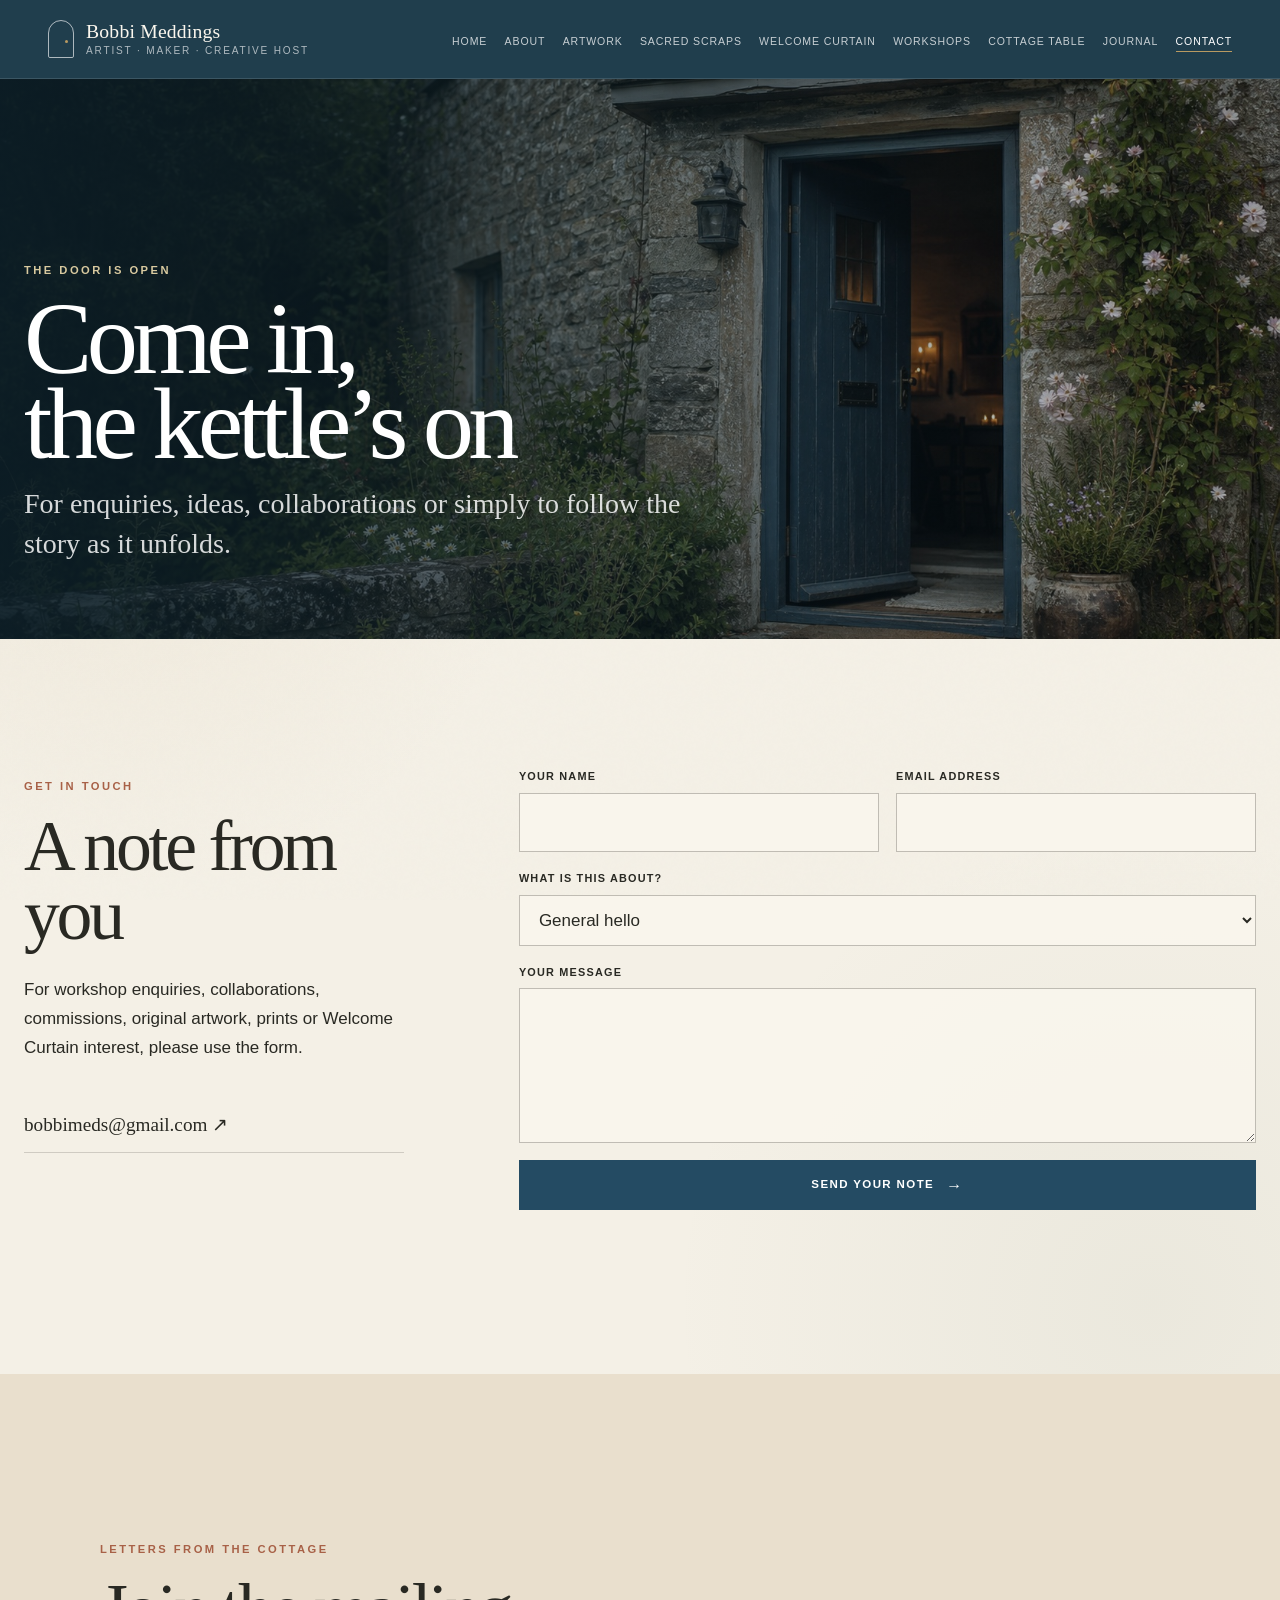
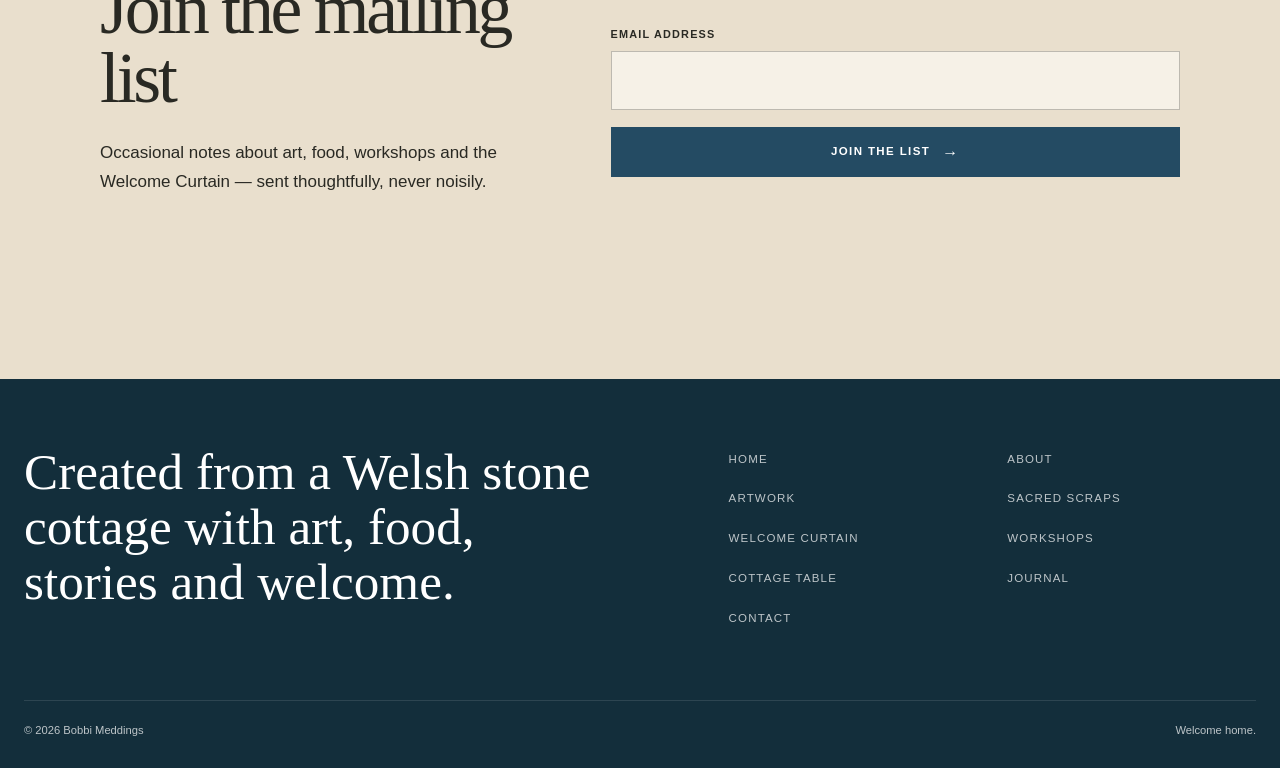
==== commit e5178a11: "connect forms to bobbi's email, real contact email, remove empty social links" ====
--- a/contact.html
+++ b/contact.html
@@ -25,26 +25,22 @@
         <div class="contact-layout">
           <aside class="contact-details reveal"><p class="eyebrow">Get in touch</p><h2>A note from you</h2><p>For workshop enquiries, collaborations, commissions, original artwork, prints or Welcome Curtain interest, please use the form.</p>
             <ul>
-              <!-- Replace # links with Bobbi's real profiles. -->
-              <li><a href="#" aria-label="Bobbi Meddings on Instagram — link placeholder">Instagram ↗</a></li>
-              <li><a href="#" aria-label="Bobbi Meddings on Pinterest — link placeholder">Pinterest ↗</a></li>
-              <li><a href="#" aria-label="Bobbi Meddings on YouTube — link placeholder">YouTube ↗</a></li>
-              <li><a href="mailto:hello@example.com">Email ↗</a></li>
+              <li><a href="mailto:bobbimeds@gmail.com">bobbimeds@gmail.com ↗</a></li>
             </ul>
           </aside>
-          <!-- Replace data-placeholder-form with a Formspree, Netlify Forms or server endpoint integration. -->
-          <form class="form reveal" data-placeholder-form>
+          
+          <form class="form reveal" data-form="Contact note"><input type="text" name="_honey" tabindex="-1" autocomplete="off" aria-hidden="true" style="position:absolute;left:-9999px">
             <div class="form-row"><div class="field"><label for="contact-name">Your name</label><input id="contact-name" name="name" type="text" autocomplete="name" required></div><div class="field"><label for="contact-email">Email address</label><input id="contact-email" name="email" type="email" autocomplete="email" required></div></div>
             <div class="field"><label for="contact-subject">What is this about?</label><select id="contact-subject" name="subject"><option>General hello</option><option>Original artwork</option><option>Print enquiry</option><option>Workshop or course</option><option>Welcome Curtain</option><option>Collaboration</option><option>Commission</option></select></div>
             <div class="field"><label for="contact-message">Your message</label><textarea id="contact-message" name="message" required></textarea></div>
             <button class="button" type="submit">Send your note</button>
-            <p class="form-note">This preview form is not connected yet. See the comment in contact.html to add form handling.</p><p class="form-status" aria-live="polite"></p>
+            <p class="form-status" aria-live="polite"></p>
           </form>
         </div>
       </section>
       <section class="section compact philosophy"><div class="shell newsletter-panel reveal"><div><p class="eyebrow">Letters from the cottage</p><h2>Join the mailing list</h2><p>Occasional notes about art, food, workshops and the Welcome Curtain — sent thoughtfully, never noisily.</p></div>
-        <!-- Replace this with your mailing-list service embed form. -->
-        <form class="form" data-placeholder-form><div class="field"><label for="mailing-email">Email address</label><input id="mailing-email" name="email" type="email" autocomplete="email" required></div><button class="button" type="submit">Join the list</button><p class="form-status" aria-live="polite"></p></form>
+        
+        <form class="form" data-form="Mailing list"><input type="text" name="_honey" tabindex="-1" autocomplete="off" aria-hidden="true" style="position:absolute;left:-9999px"><div class="field"><label for="mailing-email">Email address</label><input id="mailing-email" name="email" type="email" autocomplete="email" required></div><button class="button" type="submit">Join the list</button><p class="form-status" aria-live="polite"></p></form>
       </div></section>
     </main>
     <footer class="site-footer"><div class="shell footer-main"><p class="footer-title">Created from a Welsh stone cottage with art, food, stories and welcome.</p><nav class="footer-nav" aria-label="Footer navigation"><a href="index.html">Home</a><a href="about.html">About</a><a href="original-artwork.html">Artwork</a><a href="sacred-scraps.html">Sacred Scraps</a><a href="welcome-curtain.html">Welcome Curtain</a><a href="workshops.html">Workshops</a><a href="cottage-table.html">Cottage Table</a><a href="journal.html">Journal</a><a href="contact.html">Contact</a></nav></div><div class="shell footer-bottom"><span>© <span data-year></span> Bobbi Meddings</span><span>Welcome home.</span></div></footer>
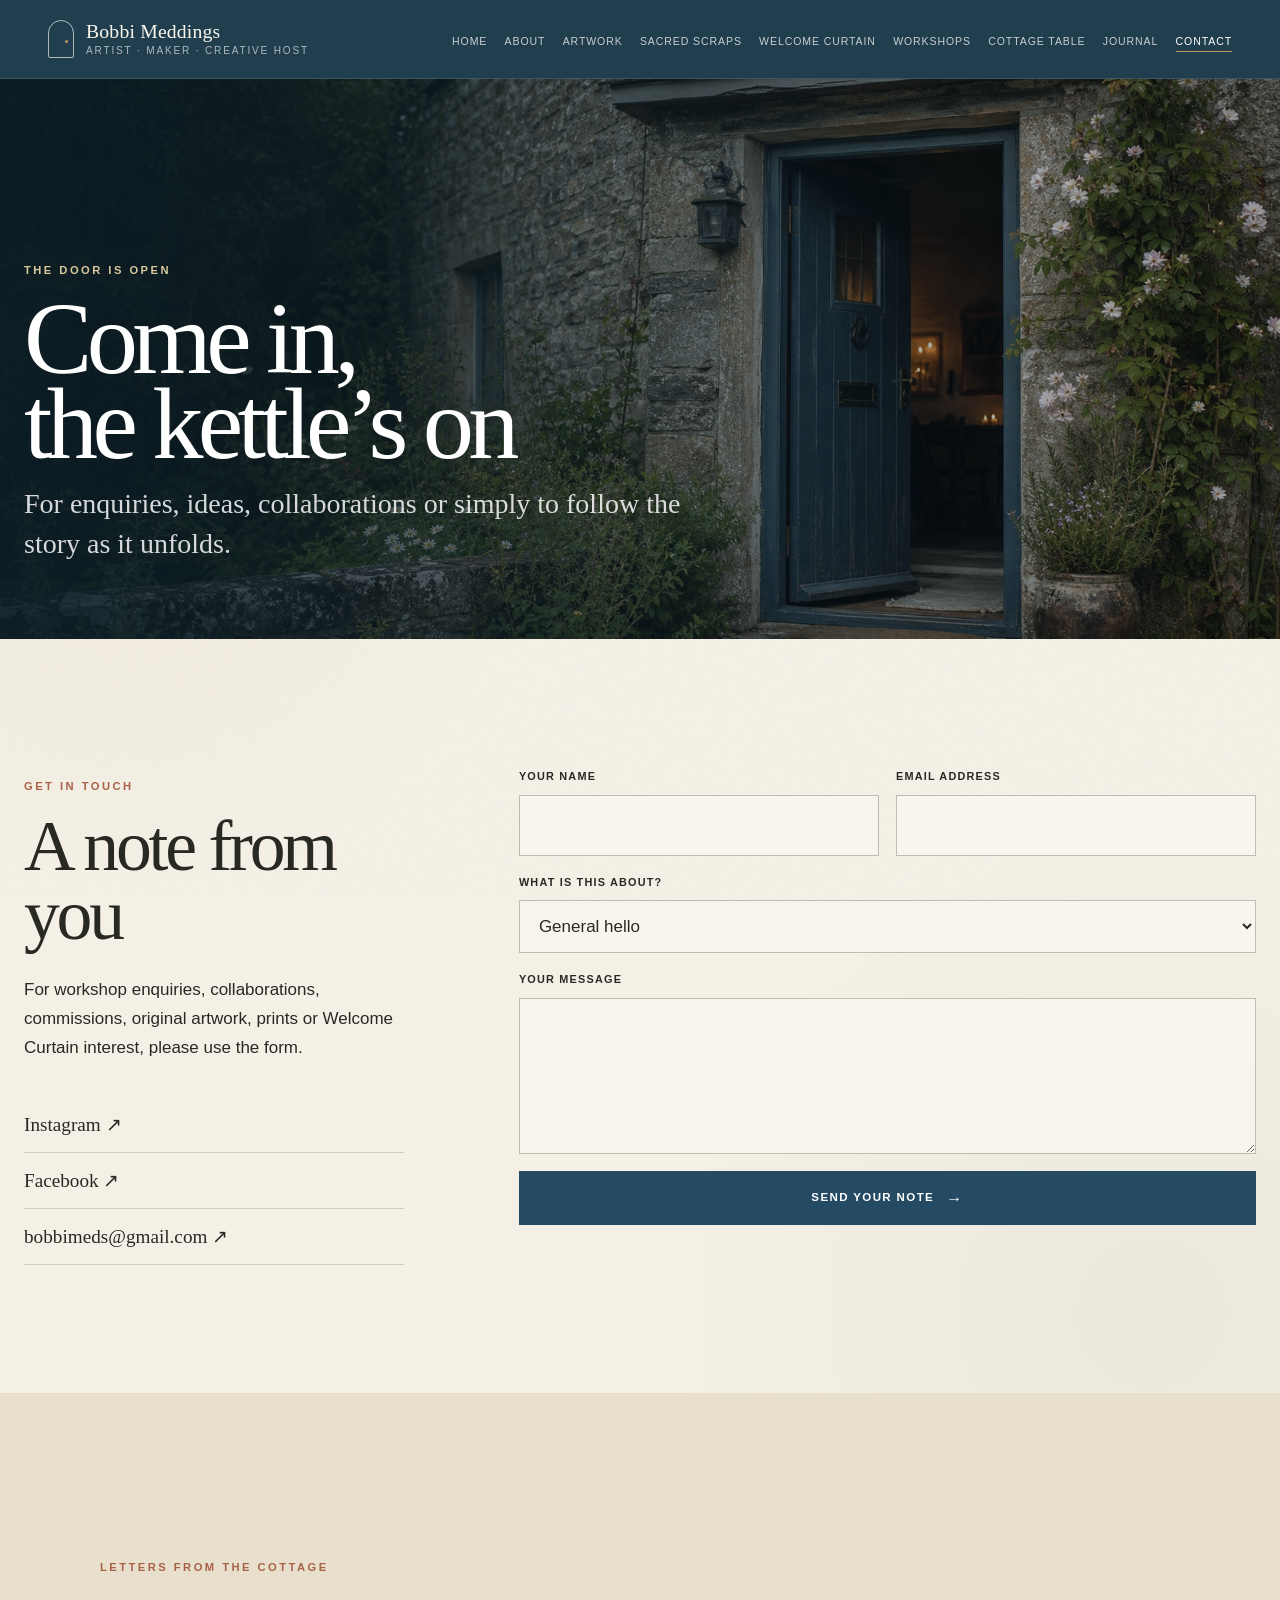
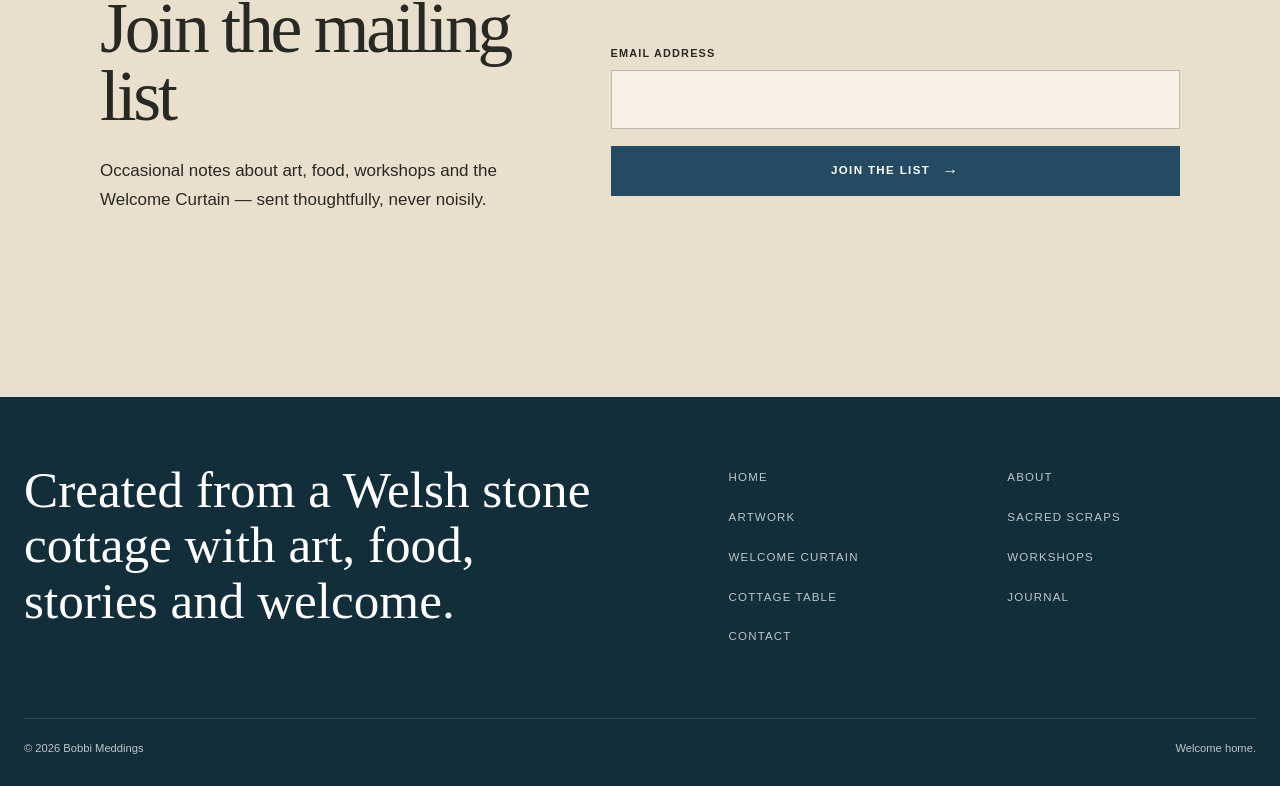
==== commit 8528a310: "add bobbi's instagram and facebook to contact page" ====
--- a/contact.html
+++ b/contact.html
@@ -25,6 +25,8 @@
         <div class="contact-layout">
           <aside class="contact-details reveal"><p class="eyebrow">Get in touch</p><h2>A note from you</h2><p>For workshop enquiries, collaborations, commissions, original artwork, prints or Welcome Curtain interest, please use the form.</p>
             <ul>
+              <li><a href="https://www.instagram.com/bobmeddings/" target="_blank" rel="noopener" aria-label="Bobbi Meddings on Instagram">Instagram ↗</a></li>
+              <li><a href="https://www.facebook.com/share/1QGNnCwWza/" target="_blank" rel="noopener" aria-label="Bobbi Meddings on Facebook">Facebook ↗</a></li>
               <li><a href="mailto:bobbimeds@gmail.com">bobbimeds@gmail.com ↗</a></li>
             </ul>
           </aside>
